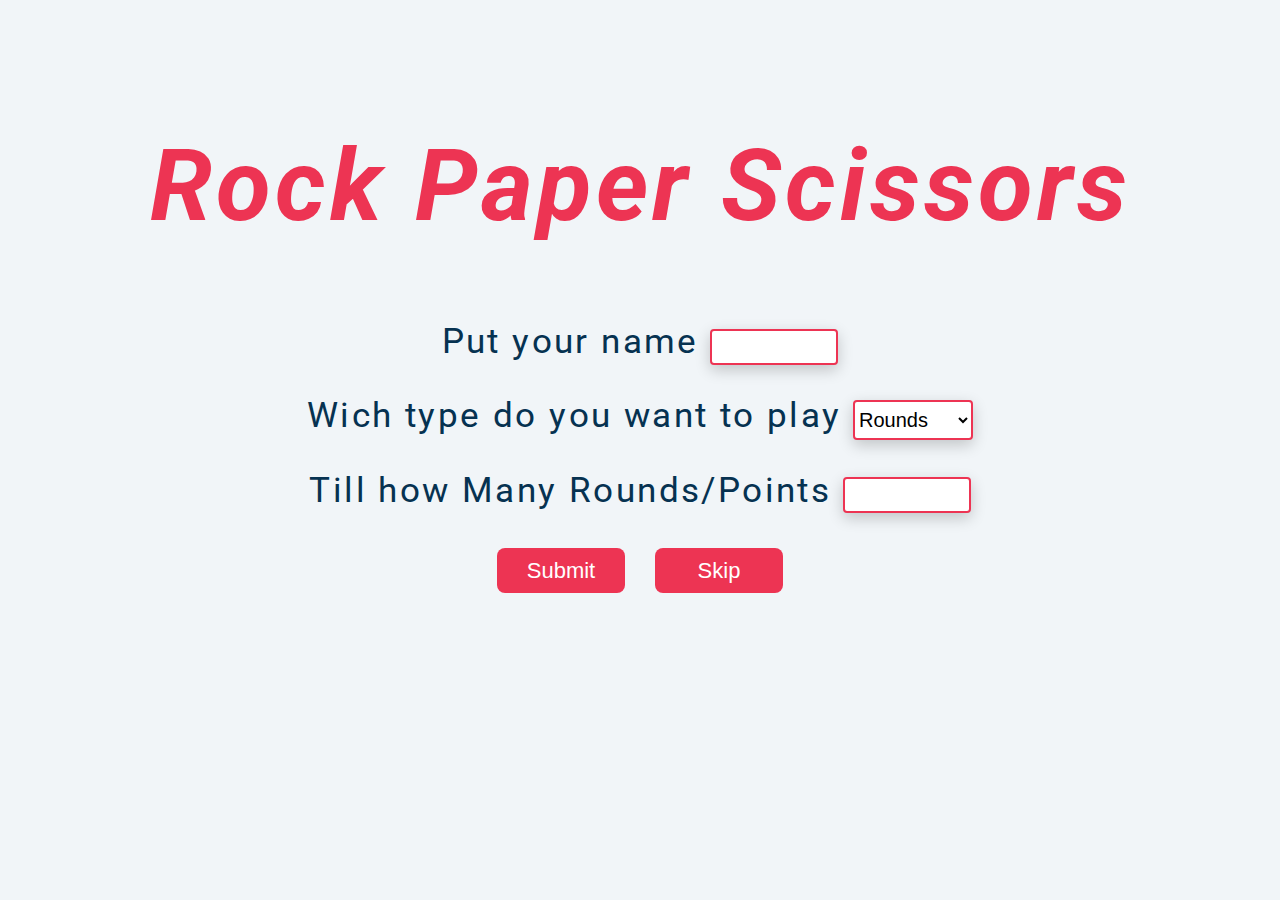
==== index.html @ fa695f80 "change" ====
<!DOCTYPE html>
<html lang="en">
<head>
    <meta charset="UTF-8">
    <meta http-equiv="X-UA-Compatible" content="IE=edge">
    <meta name="viewport" content="width=device-width, initial-scale=1.0">
    <meta name="description" content="you can have fun bu plaing rock paper siccor with compiuter">
    <meta name="author" content="data kakabadze">
    <meta name="keywords" content="rock paper scissor, games, ock paper scissor, rck paper scissor, rock pap scissor">
    <title>rock-paper-scissor</title>
    <link rel="stylesheet" href="style.css">
    <script src="app.js" defer></script>
    <link rel="stylesheet" href="https://cdnjs.cloudflare.com/ajax/libs/font-awesome/6.0.0-beta3/css/all.min.css" integrity="sha512-Fo3rlrZj/k7ujTnHg4CGR2D7kSs0v4LLanw2qksYuRlEzO+tcaEPQogQ0KaoGN26/zrn20ImR1DfuLWnOo7aBA==" crossorigin="anonymous" referrerpolicy="no-referrer" />
</head>
<body>
    <header class="header">
        <h1 class="headline">Rock Paper Scissors</h1>
        <div class="form-class">
            <form action="main.html" target="_top" class="form" method="get">
                <div class="form-type">
                    <label for="Name">Put your name</label>
                    <input type="text" id="Name" name="name" class="name form-inputs" required="required">
                </div>
                <div class="form-type">   
                    <label for="Type">Wich type do you want to play</label>
                    <select name="type" id="Type" class="form-inputs" required="required">
                        <option value="Rounds">Rounds</option>
                        <option value="Points">Points</option>
                    </select>
                </div>
                <div class="form-type last-type">
                    <label for="Number">Till how Many Rounds/Points</label>
                    <input type="number" id="Number" name="number" class="number form-inputs" min="1" required="required">
                </div>
                <div class="buttons">
                    <input type="submit" class="button" value="Submit" id="submit">
                    <input type="button" class="button" id="skip" value="Skip">
                </div>
            </form>
        </div>
    </header>
</body>
</html>
---- style.css ----
@import url('https://fonts.googleapis.com/css2?family=Roboto:ital,wght@0,300;0,400;0,500;1,700&display=swap');


body{
    background-color: hsl(206, 33%, 96%);
    font-family: "Roboto";
    overflow-x: hidden
}

.header{
    text-align: center;
    position: relative;
    top: 60px;
}

.header h1{
     color: rgb(237, 52, 83);
     font-size: 100px;
     font-style: italic;
     letter-spacing: 0.25rem;
}



.form{
    display: flex;
    flex-direction: column;
    width: 60%;
    min-width: 600px;
    margin: 0 auto;
    font-size: 35px;
    text-align: center;
    position: relative;
    bottom: 20px;
}

.form-type{
    margin-top: 30px;
    color: hsl(205, 86%, 17%);
    letter-spacing: 0.15rem;
}

.last-type{
    margin-bottom: 35px;
}

#Type{
    height: 40px;
}

.form-inputs{
    border: solid rgb(237, 52, 83) 2px;
    width: 120px;
    height: 30px;
    border-radius: 0.25rem;
    font-size: 20px;
    box-shadow: 0 5px 15px rgba(0, 0, 0, 0.2);
    background: white;
}

.buttons{
    display: flex;
    margin: 0 auto;
}

.button{
    margin-left: 15px;
    margin-right: 15px;
    width: 10vw;
    height: 5vh;
    min-width: 100px;
    min-height: 30px;
    background-color: rgb(237, 52, 83);
    border: none;
    font-size: 22px;
    border-radius: 0.5rem;
    color: white;
    transition: 1s;
    cursor: pointer;
}


.button:hover{
    transform: scale(1.2);
}

@media (max-width:600px){
    .header h1{
        font-size: 65px;
    }
    .form-type{
        display: flex;
        flex-direction: column;
    }

    .form{
        font-size: 30px;
        text-align: center;
        min-width: 400px;
    }

    .form-inputs{
        margin: 0 auto;
        margin-top: 5px;
    }
}
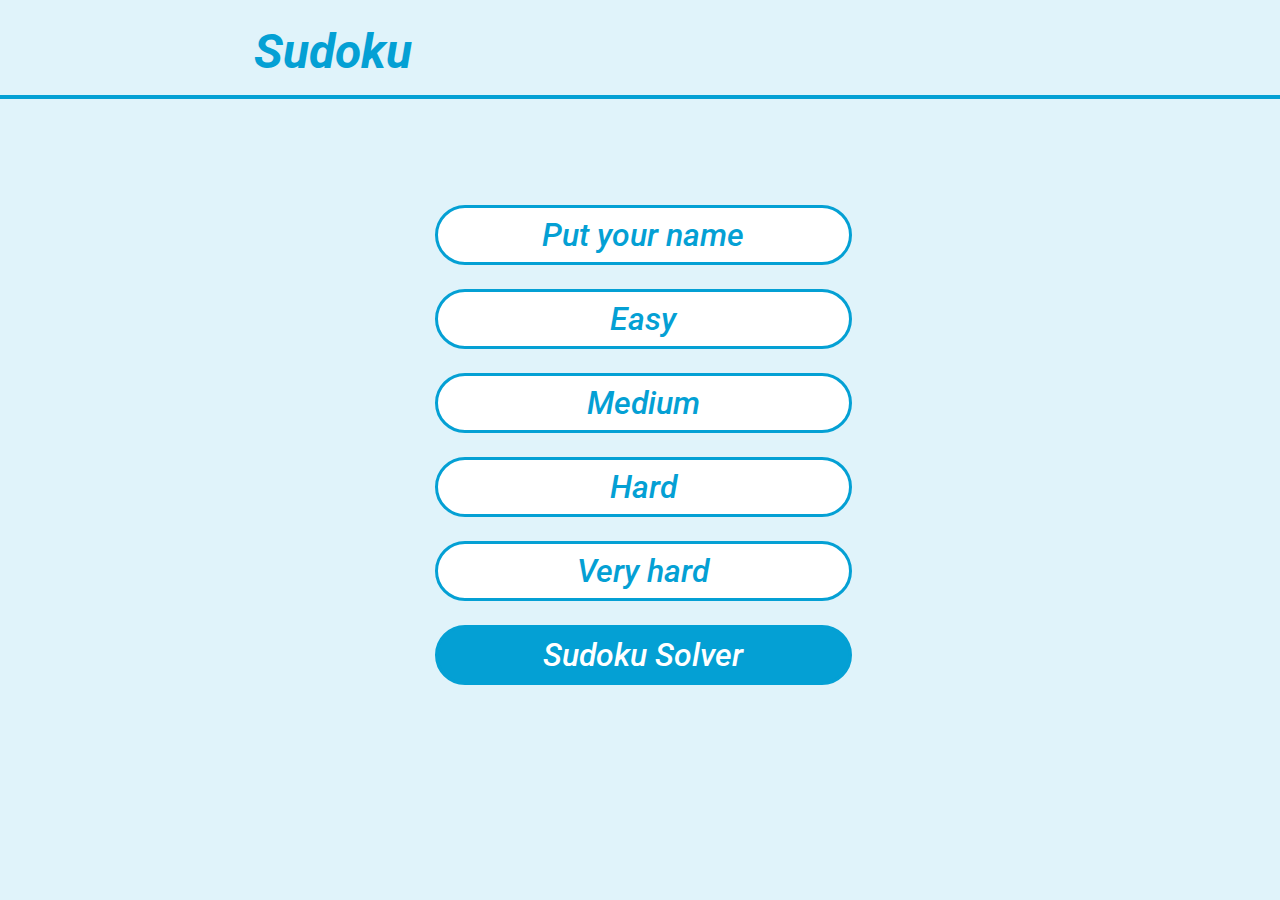
==== commit 1d98df43: "sudoku" ====
--- a/index.html
+++ b/index.html
@@ -4,40 +4,37 @@
     <meta charset="UTF-8">
     <meta http-equiv="X-UA-Compatible" content="IE=edge">
     <meta name="viewport" content="width=device-width, initial-scale=1.0">
-    <meta name="description" content="you can have fun bu plaing rock paper siccor with compiuter">
     <meta name="author" content="data kakabadze">
-    <meta name="keywords" content="rock paper scissor, games, ock paper scissor, rck paper scissor, rock pap scissor">
-    <title>rock-paper-scissor</title>
+    <title>Sudoku</title>
     <link rel="stylesheet" href="style.css">
     <script src="app.js" defer></script>
     <link rel="stylesheet" href="https://cdnjs.cloudflare.com/ajax/libs/font-awesome/6.0.0-beta3/css/all.min.css" integrity="sha512-Fo3rlrZj/k7ujTnHg4CGR2D7kSs0v4LLanw2qksYuRlEzO+tcaEPQogQ0KaoGN26/zrn20ImR1DfuLWnOo7aBA==" crossorigin="anonymous" referrerpolicy="no-referrer" />
 </head>
 <body>
     <header class="header">
-        <h1 class="headline">Rock Paper Scissors</h1>
-        <div class="form-class">
-            <form action="main.html" target="_top" class="form" method="get">
-                <div class="form-type">
-                    <label for="Name">Put your name</label>
-                    <input type="text" id="Name" name="name" class="name form-inputs" required="required">
-                </div>
-                <div class="form-type">   
-                    <label for="Type">Wich type do you want to play</label>
-                    <select name="type" id="Type" class="form-inputs" required="required">
-                        <option value="Rounds">Rounds</option>
-                        <option value="Points">Points</option>
-                    </select>
-                </div>
-                <div class="form-type last-type">
-                    <label for="Number">Till how Many Rounds/Points</label>
-                    <input type="number" id="Number" name="number" class="number form-inputs" min="1" required="required">
-                </div>
-                <div class="buttons">
-                    <input type="submit" class="button" value="Submit" id="submit">
-                    <input type="button" class="button" id="skip" value="Skip">
-                </div>
-            </form>
-        </div>
+        <nav class="navbar">
+            <h2 class="page-title">Sudoku</h2>
+            <button class="icon-button night"><i class="fa-solid fa-moon icon"></i></button>
+            <button class="icon-button sun hidden"><i class="fa-solid fa-sun icon"></i></button>
+            <div class="to-cover"></div>
+        </nav>
     </header>
+    <main class="main">
+        <section class="user-input">
+            <ul>
+                <form action="" class="form">
+                    <input type="text" name=" " class="your-name blue" id="Yourname" placeholder="Put your name" maxlength="10">
+                </form>
+                <li class="level">Easy</li>
+                <li class="level">Medium</li>
+                <li class="level">Hard</li>
+                <li class="level">Very hard</li>
+                <li class="level" id="SudokuSolver">Sudoku Solver</li>
+            </ul>
+        </section>
+        <section class="failing-numbers">
+            <div></div>
+        </section>
+    </main>
 </body>
 </html>--- a/style.css
+++ b/style.css
@@ -1,107 +1,251 @@
-@import url('https://fonts.googleapis.com/css2?family=Roboto:ital,wght@0,300;0,400;0,500;1,700&display=swap');
-
+@import url('https://fonts.googleapis.com/css2?family=Roboto:ital,wght@0,100;0,300;0,400;0,500;0,700;0,900;1,100;1,300;1,400;1,500;1,700;1,900&display=swap');
+
+:root{
+    --first-main-pg-color: #e0f3fa;
+    --second-main-pg-color: #334A52;
+    --text-color: #04a0d4;
+    --icon-scale: 4;
+}
+
+*{
+    font-family: "Roboto", "sans-serif";
+    font-style: italic;
+}
 
 body{
-    background-color: hsl(206, 33%, 96%);
-    font-family: "Roboto";
-    overflow-x: hidden
-}
-
-.header{
+    position: relative;
+    width: 100%;
+    height: 100%;
+    background: var(--first-main-pg-color);
+    overflow-x: hidden;
+    overflow-y: hidden;
+}
+
+.navbar{
+    position: relative;
+    width: 110vw;
+    left: -5vw;
+    font-size: 2rem;
+    display: flex;
+    align-items: center;
+    justify-content: space-around;
+    border-bottom: 0.25rem var(--text-color) solid;
+    z-index: 10;
+}
+
+.page-title{
+    color: var(--text-color);
+    padding: 0px;
+    margin: 15px 0;
+    z-index: 10;
+}
+
+.icon-button{
+    background-color: transparent;
+    border: none;
+    z-index: 10;
+}
+
+.icon{
+    transform: scale(var(--icon-scale));
+    color: var(--text-color);
+    cursor: pointer;
+}
+
+.hidden{
+    display: none;
+}
+
+/*main input*/
+ul li{
+    list-style: none;
+}
+
+ul{
+    padding-left: 0px;
+}
+
+.user-input{
+    position: relative;
+    display: flex;
+    width: 50%;
+    margin: 0 auto;
+    align-items: center;
     text-align: center;
-    position: relative;
-    top: 60px;
-}
-
-.header h1{
-     color: rgb(237, 52, 83);
-     font-size: 100px;
-     font-style: italic;
-     letter-spacing: 0.25rem;
-}
-
-
+    flex-direction: column;
+    justify-content: space-between;
+    top: 10vh;
+    padding-left: 0px;
+    left: -0.5rem;
+}
 
 .form{
-    display: flex;
-    flex-direction: column;
-    width: 60%;
-    min-width: 600px;
-    margin: 0 auto;
-    font-size: 35px;
+    width: 100%;
+}
+
+.your-name{
+    position: relative;
+    border: 3px var(--text-color) solid;
+    border-radius: 50px;
+    width: 100%;
+    font-size: 2rem;
     text-align: center;
-    position: relative;
-    bottom: 20px;
-}
-
-.form-type{
-    margin-top: 30px;
-    color: hsl(205, 86%, 17%);
-    letter-spacing: 0.15rem;
-}
-
-.last-type{
-    margin-bottom: 35px;
-}
-
-#Type{
-    height: 40px;
-}
-
-.form-inputs{
-    border: solid rgb(237, 52, 83) 2px;
-    width: 120px;
-    height: 30px;
-    border-radius: 0.25rem;
-    font-size: 20px;
-    box-shadow: 0 5px 15px rgba(0, 0, 0, 0.2);
-    background: white;
-}
-
-.buttons{
-    display: flex;
-    margin: 0 auto;
-}
-
-.button{
-    margin-left: 15px;
-    margin-right: 15px;
-    width: 10vw;
-    height: 5vh;
-    min-width: 100px;
-    min-height: 30px;
-    background-color: rgb(237, 52, 83);
-    border: none;
-    font-size: 22px;
-    border-radius: 0.5rem;
-    color: white;
+    color: var(--text-color);
+    padding: 0.5rem 0;
+    min-width: 364px;
+    font-weight: 500;
+}
+
+
+.level{
+    position: relative;
+    width: 100%;
+    border-radius: 50px;
+    border:  3px var(--text-color) solid;
+    background-color: white;
+    font-size: 2rem;
+    color: var(--text-color);
+    margin: 1.5rem 0;
+    padding: 0.5rem 0;
     transition: 1s;
     cursor: pointer;
-}
-
-
-.button:hover{
-    transform: scale(1.2);
-}
-
-@media (max-width:600px){
-    .header h1{
-        font-size: 65px;
-    }
-    .form-type{
-        display: flex;
-        flex-direction: column;
-    }
-
-    .form{
-        font-size: 30px;
-        text-align: center;
-        min-width: 400px;
-    }
-
-    .form-inputs{
-        margin: 0 auto;
-        margin-top: 5px;
-    }
-}
-
+    min-width: 364px;
+    font-weight: 500;
+}
+
+#SudokuSolver{
+    background-color: var(--text-color);
+    color: white
+}
+
+.level:hover{
+    background-color: var(--text-color);
+    color: white
+}
+
+*:focus {
+    outline: none;
+}
+
+.blue::-webkit-input-placeholder { /* Chrome, Firefox, Opera, Safari 10.1+ */
+    color: var(--text-color);
+    opacity: 1; /* Firefox */
+  }
+
+  .red::-webkit-input-placeholder { /* Chrome, Firefox, Opera, Safari 10.1+ */
+    color: red;
+    opacity: 1; /* Firefox */
+  }
+
+input:focus::-webkit-input-placeholder { color: transparent; }
+input:focus:-moz-placeholder { color: transparent; } /* FF 4-18 */
+input:focus::-moz-placeholder { color: transparent; } /* FF 19+ */
+input:focus:-ms-input-placeholder { color: transparent; } /* IE 10+ */
+
+/*failing numbers*/
+.failing-numbers{
+    position: absolute;
+    z-index: -1;
+    top: /*var(--element-height)*/ 0px;
+}
+
+.number{
+    position: absolute;
+    color: var(--text-color);
+    animation: failing 8s cubic-bezier(0, 0, 0, 0) infinite;
+}
+
+@keyframes failing{
+    0%{
+        display: block;
+        opacity: 1;
+        top: 0px;
+    }
+
+
+    100%{
+        top: calc(var(--drop-height));
+        display: none;
+    }
+}
+
+/*to cover foling number*/
+.to-cover{
+    position: absolute;
+    background-color: var(--first-main-pg-color);
+    width: 120%;
+    height: 100%;
+    z-index: -10;
+}
+
+/*media*/
+@media (max-width: 9000px) and (min-width: 2600px){
+    :root{
+        font-size: 28px;
+        --icon-scale: 7;
+    }
+
+    .your-name{
+        width: 160%;
+        left: -12.5%;
+    }
+
+    .level{
+        width: 160%;
+        left: -12.5%;
+    }
+}
+
+@media (max-width: 2600px) and (min-width: 2200px){
+    :root{
+        font-size: 22px;
+        --icon-scale: 6;
+    }
+
+    .your-name{
+        width: 125%;
+        left: -5%;
+    }
+
+    .level{
+        width: 125%;
+        left: -5%;
+    }
+}
+
+@media (max-width: 2200px) and (min-width: 1600px){
+    :root{
+        font-size: 19px;
+        --icon-scale: 5;
+    }
+
+    .your-name{
+        width: 110%;
+    }
+
+    .level{
+        width: 110%;
+    }
+}
+
+@media (max-width: 450px){
+    :root{
+        font-size: 12px;
+        --icon-scale: 3;
+    }
+
+    .page-title{
+        position: relative;
+        left: -1rem;
+    }
+
+    .your-name{
+        min-width: 275px;
+        width: 80%;
+    }
+
+    .level{
+        min-width: 275px;
+        width: 80%;
+    }
+}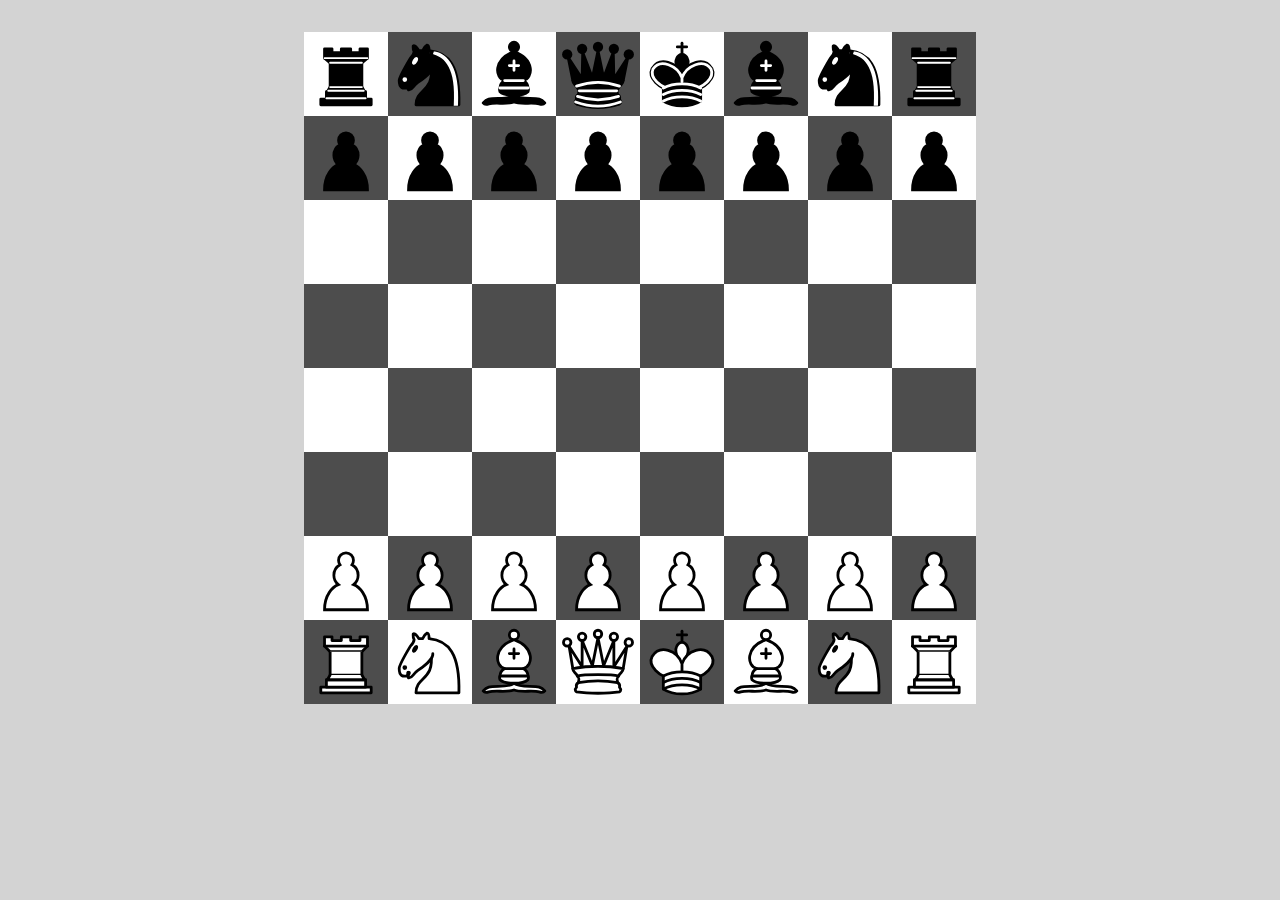
==== commit 980ecd60: "dasdasd" ====
--- a/index.html
+++ b/index.html
@@ -3,37 +3,113 @@
 <head>
     <meta charset="UTF-8">
     <meta http-equiv="X-UA-Compatible" content="IE=edge">
+    <meta name="author" content="data kakabadze">
     <meta name="viewport" content="width=device-width, initial-scale=1.0">
-    <meta name="author" content="data kakabadze">
-    <title>Sudoku</title>
-    <link rel="stylesheet" href="style.css">
-    <script src="app.js" defer></script>
+    <title>Chess</title>
+    <link rel="stylesheet" href="mainstyle.css">
+    <link rel="stylesheet" href="pisces.css">
+    <script type= text/javascript src="scripts/main.js"  defer></script>
+    <script type= text/javascript src="scripts/board.js" defer></script>
+    <script type= text/javascript src="scripts/validMoves.js" defer></script>
+    <script type= text/javascript src="scripts/rules.js" defer></script>
+    <script type= text/javascript src="scripts/evaluate.js"></script>
+    <script type= text/javascript src="scripts/chess-AI.js" defer ></script>
     <link rel="stylesheet" href="https://cdnjs.cloudflare.com/ajax/libs/font-awesome/6.0.0-beta3/css/all.min.css" integrity="sha512-Fo3rlrZj/k7ujTnHg4CGR2D7kSs0v4LLanw2qksYuRlEzO+tcaEPQogQ0KaoGN26/zrn20ImR1DfuLWnOo7aBA==" crossorigin="anonymous" referrerpolicy="no-referrer" />
 </head>
-<body>
-    <header class="header">
-        <nav class="navbar">
-            <h2 class="page-title">Sudoku</h2>
-            <button class="icon-button night"><i class="fa-solid fa-moon icon"></i></button>
-            <button class="icon-button sun hidden"><i class="fa-solid fa-sun icon"></i></button>
-            <div class="to-cover"></div>
-        </nav>
+<body>  
+    <header>
+
     </header>
     <main class="main">
-        <section class="user-input">
-            <ul>
-                <form action="" class="form">
-                    <input type="text" name=" " class="your-name blue" id="Yourname" placeholder="Put your name" maxlength="10">
-                </form>
-                <li class="level">Easy</li>
-                <li class="level">Medium</li>
-                <li class="level">Hard</li>
-                <li class="level">Very hard</li>
-                <li class="level" id="SudokuSolver">Sudoku Solver</li>
-            </ul>
+        <section class="main-board">
+            <div class="files a">
+                <div class="ranks black-box order-1 wr"></div>
+                <div class="ranks white-box order-2 wp"></div>
+                <div class="ranks black-box order-3"></div>
+                <div class="ranks white-box order-4"></div>
+                <div class="ranks black-box order-5"></div>
+                <div class="ranks white-box order-6"></div>
+                <div class="ranks black-box order-7 bp"></div>
+                <div class="ranks white-box order-8 br"></div>
+            </div>
+            <div class="files b">
+                <div class="ranks white-box order-1 wn"></div>
+                <div class="ranks black-box order-2 wp"></div>
+                <div class="ranks white-box order-3"></div>
+                <div class="ranks black-box order-4"></div>
+                <div class="ranks white-box order-5"></div>
+                <div class="ranks black-box order-6"></div>
+                <div class="ranks white-box order-7 bp"></div>
+                <div class="ranks black-box order-8 bn"></div>
+            </div>
+            <div class="files c">
+                <div class="ranks black-box order-1 wb"></div>
+                <div class="ranks white-box order-2 wp"></div>
+                <div class="ranks black-box order-3"></div>
+                <div class="ranks white-box order-4"></div>
+                <div class="ranks black-box order-5"></div>
+                <div class="ranks white-box order-6"></div>
+                <div class="ranks black-box order-7 bp"></div>
+                <div class="ranks white-box order-8 bb"></div>
+            </div>
+            <div class="files d">
+                <div class="ranks white-box order-1 wq"></div>
+                <div class="ranks black-box order-2 wp"></div>
+                <div class="ranks white-box order-3"></div>
+                <div class="ranks black-box order-4"></div>
+                <div class="ranks white-box order-5"></div>
+                <div class="ranks black-box order-6"></div>
+                <div class="ranks white-box order-7 bp"></div>
+                <div class="ranks black-box order-8 bq"></div>
+            </div>
+            <div class="files e">
+                <div class="ranks black-box order-1 wk"></div>
+                <div class="ranks white-box order-2 wp"></div>
+                <div class="ranks black-box order-3"></div>
+                <div class="ranks white-box order-4"></div>
+                <div class="ranks black-box order-5"></div>
+                <div class="ranks white-box order-6"></div>
+                <div class="ranks black-box order-7 bp"></div>
+                <div class="ranks white-box order-8 bk"></div>
+            </div>
+            <div class="files f">
+                <div class="ranks white-box order-1 wb"></div>
+                <div class="ranks black-box order-2 wp"></div>
+                <div class="ranks white-box order-3"></div>
+                <div class="ranks black-box order-4"></div>
+                <div class="ranks white-box order-5"></div>
+                <div class="ranks black-box order-6"></div>
+                <div class="ranks white-box order-7 bp"></div>
+                <div class="ranks black-box order-8 bb"></div>
+            </div>
+            <div class="files g">
+                <div class="ranks black-box order-1 wn"></div>
+                <div class="ranks white-box order-2 wp"></div>
+                <div class="ranks black-box order-3"></div>
+                <div class="ranks white-box order-4"></div>
+                <div class="ranks black-box order-5"></div>
+                <div class="ranks white-box order-6"></div>
+                <div class="ranks black-box order-7 bp"></div>
+                <div class="ranks white-box order-8 bn"></div>
+            </div>
+            <div class="files h">
+                <div class="ranks white-box order-1 wr"></div>
+                <div class="ranks black-box order-2 wp"></div>
+                <div class="ranks white-box order-3"></div>
+                <div class="ranks black-box order-4"></div>
+                <div class="ranks white-box order-5"></div>
+                <div class="ranks black-box order-6"></div>
+                <div class="ranks white-box order-7 bp"></div>
+                <div class="ranks black-box order-8 br"></div>
+            </div>
         </section>
-        <section class="failing-numbers">
-            <div></div>
+        <section class="win">
+            <p class="winner"></p>
+            <button type="button" class="submit refresh">Refresh</button>
+        </section>
+        <section class="draw">
+            <p>draw</p>
+            <button type="button" class="submit refresh">Refresh</button>
         </section>
     </main>
 </body>
--- a/mainstyle.css
+++ b/mainstyle.css
@@ -0,0 +1,149 @@
+
+body{
+    background-color: lightgray;
+}
+
+.main-board{
+    width: 40vw;
+    height: 40vw;
+    display: grid;
+    grid-template-columns: repeat(8, 1fr);
+    margin: 2.5vw auto;
+}
+
+.files{
+    display: grid;
+    grid-template-rows: repeat(8, 1fr);
+}
+
+.ranks{
+    width: 100%;
+    height: 100%;
+    background-size: cover;
+    display: flex;
+    justify-content: center;
+    align-items: center;
+    box-sizing: border-box;
+}
+
+.white-box{
+    background-color: white;
+}
+.black-box{
+    background-color: #4d4d4d;
+}
+/*order*/
+.order-1{
+    order: 8;
+}
+
+.order-2{
+    order: 7;
+}
+
+.order-3{
+    order: 6;
+}
+
+.order-4{
+    order: 5;
+}
+
+.order-5{
+    order: 4;
+}
+
+.order-6{
+    order: 3;
+}
+
+.order-7{
+    order: 2;
+}
+
+.order-8{
+    order: 1;
+}
+/*moveble squeres*/
+.moveble{
+    background-color: yellow;
+    width: 25%;
+    height: 25%;
+    border-radius: 50%;
+}
+/*test*/
+.win{
+    position: fixed;
+    width: 80vw;
+    left: 10vw;
+    background-color: white;
+    height: 80vh;
+    top: 10vh;
+    font-size: 9rem;
+    text-align: center;
+    display: none;
+    align-items: center;
+    justify-content: space-between;
+    flex-direction: column;
+}
+
+.show{
+    display: flex;
+}
+
+
+.draw{
+    position: fixed;
+    width: 80vw;
+    left: 10vw;
+    background-color: white;
+    height: 80vh;
+    top: 10vh;
+    font-size: 9rem;
+    color: brown;
+    text-align: center;
+    display: none;
+}
+
+.submit{
+    background-color: transparent;
+    border-radius: 50px;
+    border: #4d4d4d 0.3rem solid;
+    padding: 0.70rem 2rem;
+    font-size: 2.15rem;
+    position: relative;
+    bottom: 10%;
+    cursor: pointer;
+    transition: 1s;
+    margin: 0 1rem;
+
+}
+
+.submit:hover{
+    background-color: #4d4d4d;
+    color: white;
+    transform: scale(1.1);
+}
+
+@media (max-width:1600px) and (min-width:1200px){
+    .main-board{
+        width: 52.5vw;
+        height: 52.5vw;
+    }
+}
+
+@media (max-width:1200px) and (min-width: 801px){
+    .main-board{
+        width: 60vw;
+        height: 60vw;
+    }
+}
+
+@media (max-width:800px){
+    .main-board{
+        position: relative;
+        width: 80vw;
+        height: 80vw;
+        top: 20vw;
+    }
+}--- a/pisces.css
+++ b/pisces.css
@@ -0,0 +1,59 @@
+.wp{
+    background-image: url(images/white-pawn.svg);
+    cursor: pointer;
+}
+
+.wn{
+    background-image: url(images/white-knight.svg);
+    cursor: pointer;
+}
+
+.wb{
+    background-image: url(images/white-bishop.svg);
+    cursor: pointer;
+}
+
+.wr{
+    background-image: url(images/white-rook.svg);
+    cursor: pointer;
+}
+
+.wk{
+    background-image: url(images/white-king.svg);
+    cursor: pointer;
+}
+
+.wq{
+    background-image: url(images/white-queen.svg);
+    cursor: pointer;
+}
+
+.bp{
+    background-image: url(images/black-pawn.svg);
+    cursor: pointer;
+}
+
+.bn{
+    background-image: url(images/black-knight.svg);
+    cursor: pointer;
+}
+
+.bb{
+    background-image: url(images/black-bishop.svg);
+    cursor: pointer;
+}
+
+.br{
+    background-image: url(images/black-rook.svg);
+    cursor: pointer;
+}
+
+.bk{
+    background-image: url(images/black-king.svg);
+    cursor: pointer;
+}
+
+.bq{
+    background-image: url(images/black-queen.svg);
+    cursor: pointer;
+}
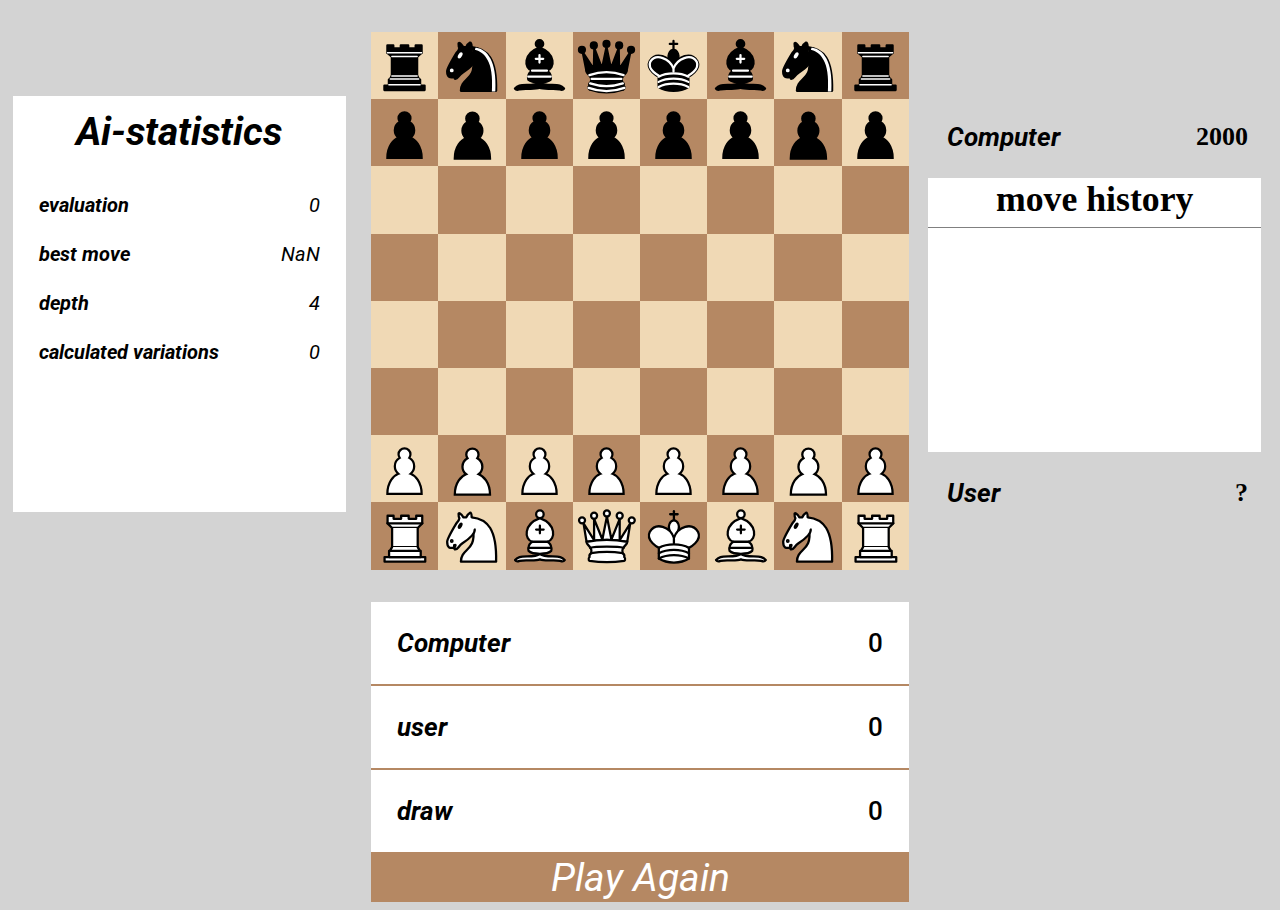
==== commit 11a7ab22: "chess-Ai" ====
--- a/index.html
+++ b/index.html
@@ -21,9 +21,33 @@
 
     </header>
     <main class="main">
+        <section class="Ai-statistics">
+            <h2 class="Ai-Title">Ai-statistics</h2>
+            <i class="fa-solid fa-power-off fa-8x Ai-icon"></i>
+            <div class="statistics">
+                <div class="evaluation stat-container">
+                    <h3>evaluation</h3>
+                    <p  class="eval">0</p>
+                </div>
+                <div class="best-move stat-container">
+                    <h3>best move</h3>
+                    <p class="best-move-name">NaN</p>
+                </div>
+                <div class="depth stat-container">
+                    <h3>depth</h3>
+                    <p class="final-depth">4</p>
+                </div>
+                <div class="calculated-variations stat-container">
+                    <h3>calculated variations</h3>
+                    <p class="variation-amount">0</p>
+                </div>
+
+            </div>
+
+        </section>
         <section class="main-board">
             <div class="files a">
-                <div class="ranks black-box order-1 wr"></div>
+                <div class="ranks black-box order-1 wr "></div>
                 <div class="ranks white-box order-2 wp"></div>
                 <div class="ranks black-box order-3"></div>
                 <div class="ranks white-box order-4"></div>
@@ -103,13 +127,53 @@
                 <div class="ranks black-box order-8 br"></div>
             </div>
         </section>
+        <section class="move-history">
+            <div class="name-computer names">
+                <div class="name-container">
+                    <i class="fa-solid fa-circle circle-color"></i>
+                    <h2 class="name">Computer</h2>
+                </div>
+                <h3 class="reiting">2000</h3>
+            </div>
+            <h2 class="title">move history</h2>
+            <div class="move-history-container" id="move-history">
+                <div class="lists">
+                    <ul class="move-list">
+                    </ul>
+                    <ul class="white-moves">
+                    </ul>
+                    <ul class="black-moves">     
+                    </ul>
+                </div>
+            </div>
+            <div class="name-player names">
+                <div class="name-container">
+                    <i class="fa-solid fa-circle circle-color"></i>
+                    <h2 class="name">User</h2>
+                </div>
+                <h3 class="reiting">?</h3>
+            </div>
+        </section>
+
+        <section class="score">
+            <div class="computer score-gui">
+                <h3>Computer</h3>
+                <p class="point computer-points">0</p>
+            </div>
+            <div class="user score-gui">
+                <h3>user</h3>
+                <p class="point user-points">0</p>
+            </div>
+            <div class="draw score-gui">
+                <h3>draw</h3>
+                <p class="point draws">0</p>
+            </div>
+        </section>
+        <section class="new-round">
+            <button class="play-again">Play Again</button>
+        </section>
         <section class="win">
-            <p class="winner"></p>
-            <button type="button" class="submit refresh">Refresh</button>
-        </section>
-        <section class="draw">
-            <p>draw</p>
-            <button type="button" class="submit refresh">Refresh</button>
+            <h2 class="result"></h2>
         </section>
     </main>
 </body>
--- a/mainstyle.css
+++ b/mainstyle.css
@@ -1,19 +1,30 @@
-
+@import url('https://fonts.googleapis.com/css2?family=Roboto:ital,wght@0,100;0,300;0,400;0,500;0,700;0,900;1,100;1,300;1,400;1,500;1,700;1,900&display=swap');
+/*variebles*/
+:root{
+    --main-size: 40vw
+}
+
+.main-test h1{
+   font-size: 2rem;
+}
 body{
     background-color: lightgray;
 }
 
 .main-board{
-    width: 40vw;
-    height: 40vw;
+    width: var(--main-size);
+    height: var(--main-size);
     display: grid;
     grid-template-columns: repeat(8, 1fr);
-    margin: 2.5vw auto;
+    margin: 2.5vw auto; 
+    direction: ltr;  /* reversed horizontal */
+  
 }
 
 .files{
     display: grid;
     grid-template-rows: repeat(8, 1fr);
+
 }
 
 .ranks{
@@ -27,10 +38,12 @@
 }
 
 .white-box{
-    background-color: white;
+    /*background-color: white;*/
+    background-color: #F0D9B5;
 }
 .black-box{
-    background-color: #4d4d4d;
+    /*background-color: #4d4d4d;*/
+    background-color: #B58863;
 }
 /*order*/
 .order-1{
@@ -71,79 +84,461 @@
     height: 25%;
     border-radius: 50%;
 }
+/*ai statisctics*/
+.Ai-statistics{
+    background-color: white;
+    width: 27vw;
+    position: absolute;
+    left: 1rem;
+    top: 9.5vw;
+    height: 38rem;
+    text-align: center;
+}
+
+.Ai-Title{
+    font-size: 3rem;
+    font-family: "Roboto", "sans-serif";
+    font-style: italic;
+}
+
+.Ai-icon{
+    color: red;
+}
+
+.statistics{
+    display: flex;
+    flex-direction: column;
+    margin-top: 2rem;
+
+}
+
+.stat-container{
+    display: flex;
+    justify-content: space-between;
+    align-items: center;
+   
+}
+.stat-container h3{
+    position: relative;
+    left: 1rem;
+    font-size: 1.5rem;
+    font-family: "Roboto", "sans-serif";
+    font-style: italic;
+}
+
+.stat-container p{
+    position: relative;
+    right: 1rem;
+    font-size: 1.5rem;
+    font-family: "Roboto", "sans-serif";
+    font-style: italic;
+}
+
+/*move history/names*/
+.move-history{
+    position: absolute;
+    width: 26%;
+    top: 7.5vw;
+    right: -1.5rem;
+    margin-right: 3%;
+}
+
+.move-history-container{
+    width: 100%;
+    height: 17.5vw;
+    background-color: white;
+    overflow-y: scroll;
+    overflow-x: hidden;
+
+}
+
+.names{
+    display: flex;
+    justify-content: space-between;
+    align-items: center;
+
+}
+
+.reiting{
+    font-size: 2rem;
+    position: relative;
+    right: 1rem;
+}
+
+.name-container{
+    display: flex;
+    align-items: center;
+    position: relative;
+    left: 1rem;
+}
+
+.circle-color{
+    position: relative;
+    color: #629924;
+    top: 0.15rem;
+    margin-right: 0.2rem;
+}
+
+.name{
+    font-family: "Roboto", "sans-serif";
+    font-style: italic;
+    font-size: 2rem;
+    margin-left: 0.2rem;
+}
+
+.title{
+    text-align: center;
+    font-size: 2.75rem;
+    margin: 0px auto;
+    padding: 0px;
+    padding-bottom: 0.5rem;
+    border-bottom: 0.15rem gray solid;
+    background-color: white;
+}
+
+.lists{
+    display: flex;
+}
+
+.move-list{
+    display: flex;
+    flex-direction: column;
+    justify-content: start;
+    width: 15%;
+}
+
+ul li{
+    list-style: none;
+}
+
+ul{
+    margin: 0px;
+    padding-left: 0rem;
+}
+
+.amount-of-moves{
+  font-size: 2.2rem;
+  display: inline;
+  border-left: 0.15rem solid gray;
+  border-right: 0.15rem solid gray;
+  border-bottom: 0.15rem solid gray;
+  position: relative;
+  text-align: center;
+}
+
+.white-moves{
+    display: flex;
+    flex-direction: column;
+    justify-content: start;
+    width: 42.5%;
+}
+
+.white-move{
+  font-size: 2.2rem;
+  display: inline;
+  border-right: 0.15rem solid gray;
+  border-bottom: 0.15rem solid gray;
+  position: relative;
+  text-align: center;
+}
+
+.black-moves{
+    display: flex;
+    flex-direction: column;
+    justify-content: start;
+    width: 42.5%;
+}
+
+.black-move{
+    font-size: 2.2rem;
+    display: inline;
+    border-right: 0.15rem solid gray;
+    border-bottom: 0.15rem solid gray;
+    position: relative;
+    text-align: center;
+}
+
+/*play again*/
+.play-again{
+    font-size: 3rem;
+    background-color: #B58863;
+    border: none;
+    width: 100%;
+    color: white;
+    font-family: "Roboto";
+    font-style: italic;
+    cursor: pointer;
+}
+
+.new-round{
+    width: var(--main-size);
+    margin: 0 auto;
+
+}
+
+/*score*/
+.score{
+    display: flex;
+    flex-direction: column;
+    width: var(--main-size);
+    background-color: white;
+    margin: 0 auto;
+}
+
+.score-gui{
+    display: flex;
+    align-items: center;
+    justify-content: space-between;
+    border-bottom: 0.2rem solid #B58863;
+}
+
+.score-gui h3{
+    font-size: 2rem;
+    position: relative;
+    left: 2rem;
+    font-family: "Roboto", "sans-serif";
+    font-style: italic;
+}
+
+.score-gui p{
+    font-size: 2rem;
+    position: relative;
+    right: 2rem;
+    font-family: "Roboto", "sans-serif";
+    font-weight: 500;
+}
+
+
 /*test*/
 .win{
     position: fixed;
-    width: 80vw;
-    left: 10vw;
+    width: 90vw;
+    left: 5vw;
     background-color: white;
-    height: 80vh;
-    top: 10vh;
-    font-size: 9rem;
+    height: 90vh;
+    top: 5vh;
     text-align: center;
     display: none;
-    align-items: center;
-    justify-content: space-between;
-    flex-direction: column;
 }
 
 .show{
-    display: flex;
-}
-
-
-.draw{
-    position: fixed;
-    width: 80vw;
-    left: 10vw;
-    background-color: white;
-    height: 80vh;
-    top: 10vh;
-    font-size: 9rem;
-    color: brown;
-    text-align: center;
-    display: none;
-}
-
-.submit{
-    background-color: transparent;
-    border-radius: 50px;
-    border: #4d4d4d 0.3rem solid;
-    padding: 0.70rem 2rem;
-    font-size: 2.15rem;
-    position: relative;
-    bottom: 10%;
-    cursor: pointer;
-    transition: 1s;
-    margin: 0 1rem;
-
-}
-
-.submit:hover{
-    background-color: #4d4d4d;
-    color: white;
-    transform: scale(1.1);
-}
+    display: block;
+}
+
+.result{
+    font-size: 7rem;
+    font-family: "Roboto";
+    margin-top: 30vh;
+}
+@media (max-width: 2200px) and (min-width: 2000px){
+    :root{
+        --main-size: 40vw;
+    }
+
+    .Ai-statistics{
+        top: 8.2vw;
+    }
+}
+
+@media (max-width: 2000px) and (min-width: 1800px){
+    .Ai-statistics{
+        top: 7.3vw;
+    }
+}
+
+@media (max-width: 1800px) and (min-width: 1600px){
+    :root{
+        font-size: 15px;
+    }
+
+    .Ai-statistics{
+        position: absolute;
+        left: 1rem;
+        top: 5.7vw;
+    }
+}
+
+
 
 @media (max-width:1600px) and (min-width:1200px){
-    .main-board{
-        width: 52.5vw;
-        height: 52.5vw;
-    }
-}
+    :root{
+        --main-size: 42vw;
+        font-size: 13px;
+    }
+
+    .Ai-statistics{
+        top: 8.7vw;
+        height: 35rem;
+        width: 26vw;
+    }
+
+    .Ai-Title{
+        font-size: 3rem;
+        margin: 1rem;
+    }
+
+    .Ai-icon{
+        transform: scale(0.8);
+    }
+
+    .draw{
+        font-size: 7rem;
+    }
+
+    .win{
+        font-size: 7rem;
+    }
+}
+
+@media (max-width: 1400px) and (min-width: 1200px){
+
+    .Ai-statistics{
+        top: 7.5vw;
+        height: 32rem;
+    }
+
+    .stat-container h3{
+        margin: 1rem;
+    }
+
+    .stat-container p{
+       margin: 1rem;
+    }
+    
+    
+}
+
 
 @media (max-width:1200px) and (min-width: 801px){
-    .main-board{
+    :root{
+        --main-size: 60vw;
+        font-size: 16px;
+    }
+
+    .Ai-Title{
+        font-size: 3.5rem;
+        margin: 0.8rem;
+    }
+
+    .Ai-statistics{
+        position: relative;
+        top: 0px;
+        margin: 0 auto;
+        height: 29rem;
         width: 60vw;
-        height: 60vw;
-    }
-}
+        left: 0px;
+    }
+
+    .statistics{
+        margin-top: 0rem;
+    }
+
+    .Ai-icon{
+        transform: scale(0.8);
+    }
+
+    .stat-container h3{
+        margin: 1rem;
+    }
+
+    .stat-container p{
+       margin: 1rem;
+    }
+
+    .move-history{
+        display: none;
+    }
+
+    .draw{
+        font-size: 5rem;
+    }
+
+    .win{
+        font-size: 5rem;
+    }
+}
+
+@media (max-width: 1200px) and (min-width: 1000px){
+    .statistics{
+        margin-top: 1rem;
+    }
+    .Ai-statistics{
+        height: 30rem;
+    }
+
+    .Ai-Title{
+        margin: 1rem;
+    }
+    
+}
+
 
 @media (max-width:800px){
+    :root{
+        --main-size: 80vw;
+        font-size: 16px;
+    }
+
+    .move-history{
+        display: none;
+    }
+
     .main-board{
         position: relative;
+    }
+
+    .Ai-statistics{
+        position: relative;
+        top: 0px;
+        margin: 0 auto;
+        height: 33rem;
         width: 80vw;
-        height: 80vw;
-        top: 20vw;
-    }
-}+        left: 0px;
+    }
+
+    .stat-container h3{
+        margin: 1rem;
+    }
+
+    .stat-container p{
+       margin: 1rem;
+    }
+
+
+    .draw{
+        font-size: 5rem;
+    }
+
+    .win{
+        font-size: 5rem;
+    }
+}
+
+@media (max-width: 550px){
+    :root{
+        --main-size: 80vw;
+        font-size: 13px;
+    }
+}
+
+@media (max-width: 420px){
+    :root{
+        --main-size: 90vw;
+        font-size: 12px;
+    }
+
+    .Ai-statistics{
+        width: 90vw;
+    }
+
+    .stat-container h3{
+       left: 0.5rem;
+    }
+
+    .stat-container p{
+       right: 0.5rem;
+    }
+}
+
+
+
